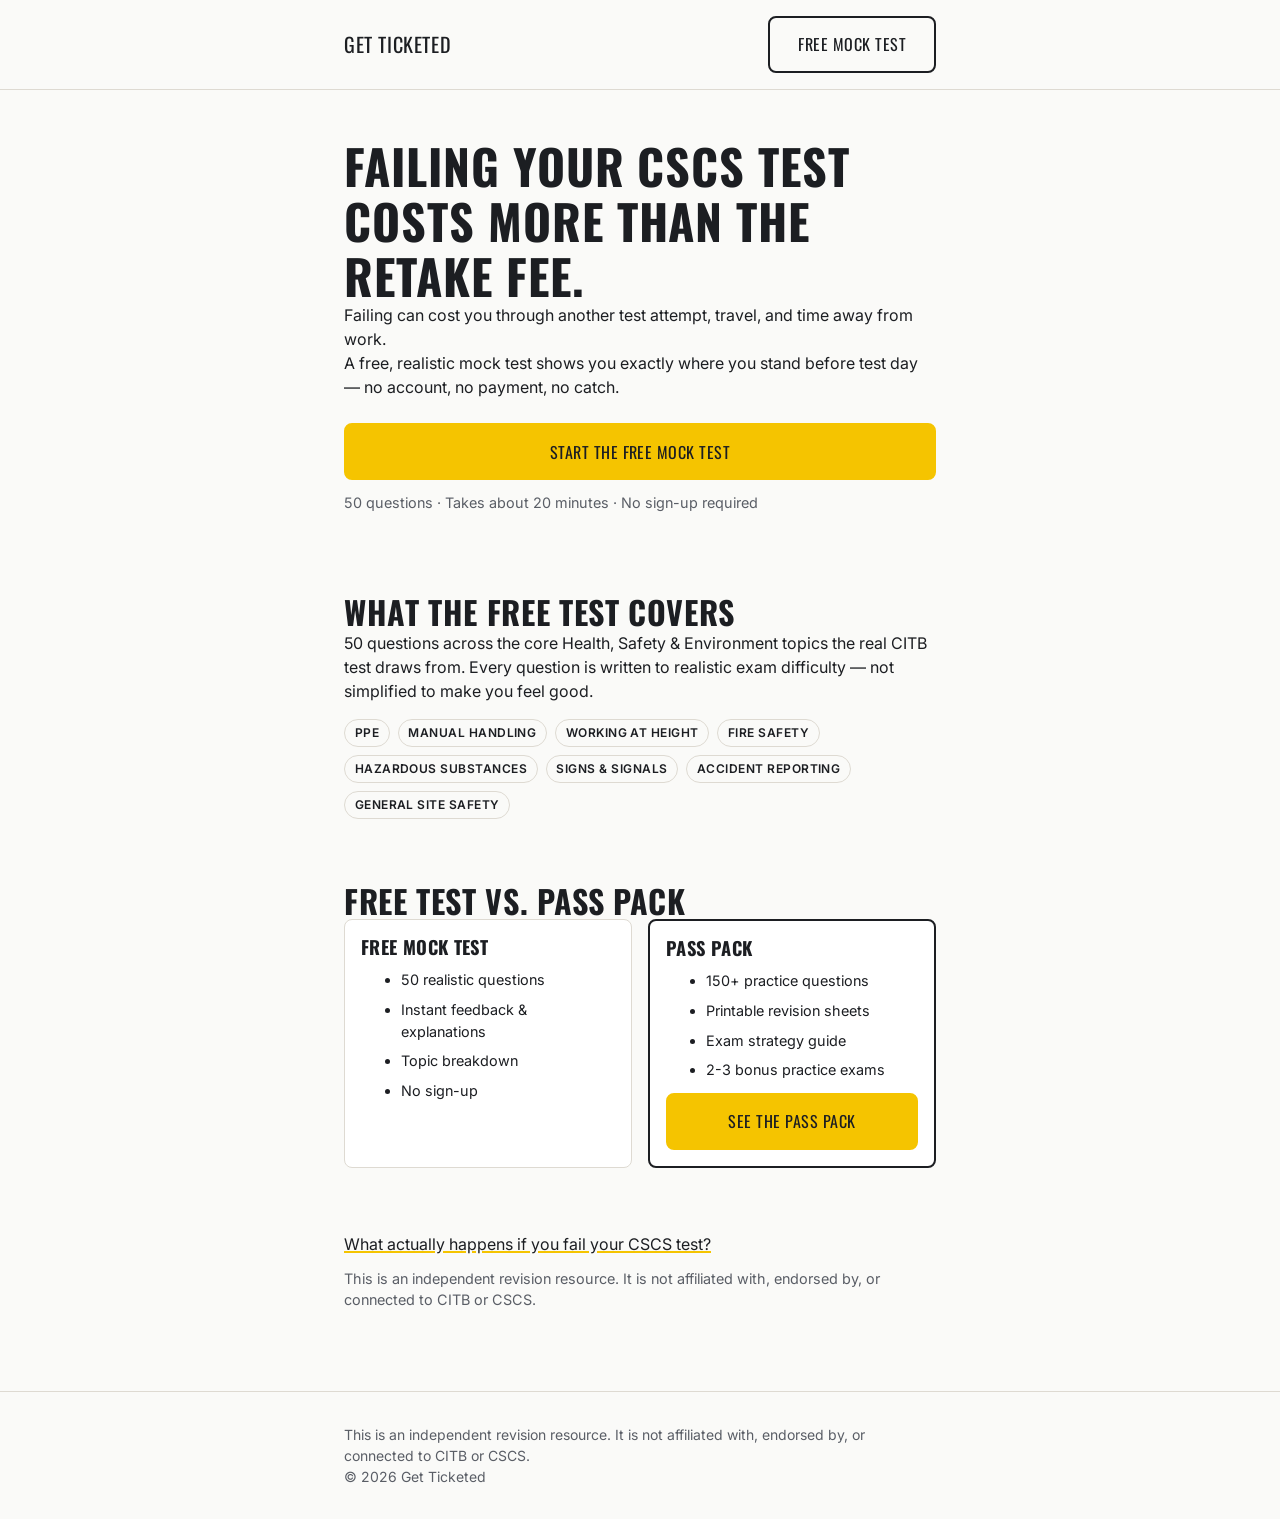
==== index.html @ 6ccb6b2b "Initial commit: Get Ticketed CSCS mock test site Static HTML/CSS/JS site with a 70-question rotating" ====
<!doctype html>
<html lang="en">
<head>
<meta charset="utf-8">
<meta name="viewport" content="width=device-width, initial-scale=1">
<title>Free CSCS Mock Test — 50 Real Questions | Get Ticketed</title>
<meta name="description" content="Take a free 50-question CSCS/CITB Health, Safety & Environment mock test. Realistic questions, instant feedback, no sign-up required.">
<link rel="canonical" href="/">
<link rel="preconnect" href="https://fonts.googleapis.com">
<link rel="preconnect" href="https://fonts.gstatic.com" crossorigin>
<link href="https://fonts.googleapis.com/css2?family=Oswald:wght@500;600;700&family=Inter:wght@400;500;600&display=swap" rel="stylesheet">
<link rel="stylesheet" href="/css/tokens.css">
<link rel="stylesheet" href="/css/base.css">
<link rel="stylesheet" href="/css/components.css">
</head>
<body>
<a class="skip-link" href="#main">Skip to content</a>

<header class="site-header">
  <div class="container site-header__inner">
    <a href="/" class="brand" data-brand-name>Get Ticketed</a>
    <nav aria-label="Primary">
      <a href="/cscs/mock-test.html" class="btn btn-secondary">Free Mock Test</a>
    </nav>
  </div>
</header>

<main id="main">
  <section class="section container hero">
    <h1>Failing your CSCS test costs more than the retake fee.</h1>
    <p data-cost-copy>Failing can cost you through another test attempt, travel, and time away from work.</p>
    <p>A free, realistic mock test shows you exactly where you stand before test day — no account, no payment, no catch.</p>
    <p style="margin-top: var(--space-5);">
      <a href="/cscs/mock-test.html" class="btn btn-primary btn-block">Start the Free Mock Test</a>
    </p>
    <p class="hero__meta" style="margin-top: var(--space-3); color: var(--color-muted); font-size: 0.9rem;">
      50 questions · Takes about 20 minutes · No sign-up required
    </p>
  </section>

  <section class="section section--tight container">
    <h2>What the free test covers</h2>
    <p style="margin-bottom: var(--space-4);">
      50 questions across the core Health, Safety &amp; Environment topics the real CITB test draws from.
      Every question is written to realistic exam difficulty — not simplified to make you feel good.
    </p>
    <div style="display:flex; flex-wrap:wrap; gap: var(--space-2);">
      <span class="pill">PPE</span>
      <span class="pill">Manual Handling</span>
      <span class="pill">Working at Height</span>
      <span class="pill">Fire Safety</span>
      <span class="pill">Hazardous Substances</span>
      <span class="pill">Signs &amp; Signals</span>
      <span class="pill">Accident Reporting</span>
      <span class="pill">General Site Safety</span>
    </div>
  </section>

  <section class="section section--tight container">
    <h2>Free test vs. Pass Pack</h2>
    <div class="compare">
      <div class="compare__col">
        <h3>Free Mock Test</h3>
        <ul>
          <li>50 realistic questions</li>
          <li>Instant feedback &amp; explanations</li>
          <li>Topic breakdown</li>
          <li>No sign-up</li>
        </ul>
      </div>
      <div class="compare__col compare__col--highlight">
        <h3>Pass Pack</h3>
        <ul>
          <li>150+ practice questions</li>
          <li>Printable revision sheets</li>
          <li>Exam strategy guide</li>
          <li>2-3 bonus practice exams</li>
        </ul>
        <p style="margin-top: var(--space-3);">
          <a href="/cscs/guide.html" class="btn btn-primary btn-block">See the Pass Pack</a>
        </p>
      </div>
    </div>
  </section>

  <section class="section section--tight container">
    <p>
      <a href="/cscs/what-happens-if-you-fail-your-cscs-test.html">What actually happens if you fail your CSCS test?</a>
    </p>
    <p style="color: var(--color-muted); font-size: 0.9rem; margin-top: var(--space-3);" data-disclaimer>
      This is an independent revision resource. It is not affiliated with, endorsed by, or connected to CITB or CSCS.
    </p>
  </section>
</main>

<footer class="site-footer">
  <div class="container">
    <p class="disclaimer" data-disclaimer>This is an independent revision resource. It is not affiliated with, endorsed by, or connected to CITB or CSCS.</p>
    <p>&copy; <span data-current-year>2026</span> <span data-brand-name>Get Ticketed</span></p>
  </div>
</footer>

<script src="/js/config.js"></script>
<script src="/js/site.js"></script>
</body>
</html>
---- css/tokens.css ----
/**
 * Design tokens: colours, type, spacing. Change values here to restyle
 * the whole site — no other CSS file should hardcode a colour or font.
 */
:root {
  /* Colours */
  --color-ink: #1c1e22;
  --color-bg: #fafaf8;
  --color-accent: #f5c400;
  --color-incorrect: #c0392b;
  --color-correct: #2e7d32;

  --color-surface: #ffffff;
  --color-border: #dedad2;
  --color-muted: #5a5e66;

  /* Text on the accent colour needs to stay dark for contrast */
  --color-on-accent: #1c1e22;
  --color-on-dark: #fafaf8;

  /* Type */
  --font-display: "Oswald", "Arial Narrow", sans-serif;
  --font-body: "Inter", -apple-system, BlinkMacSystemFont, "Segoe UI",
    Roboto, sans-serif;

  /* Spacing scale */
  --space-1: 0.25rem;
  --space-2: 0.5rem;
  --space-3: 0.75rem;
  --space-4: 1rem;
  --space-5: 1.5rem;
  --space-6: 2rem;
  --space-7: 3rem;
  --space-8: 4rem;

  /* Layout */
  --content-max: 40rem;
  --radius: 0.5rem;
  --focus-ring: 3px solid var(--color-ink);
}
---- css/base.css ----
/* Reset */
*,
*::before,
*::after {
  box-sizing: border-box;
}

html,
body,
h1,
h2,
h3,
p,
figure,
blockquote,
dl,
dd,
ul,
ol {
  margin: 0;
}

ul[class],
ol[class] {
  list-style: none;
  padding: 0;
}

img,
picture,
svg {
  display: block;
  max-width: 100%;
}

button,
input {
  font: inherit;
  color: inherit;
}

/* Base */
html {
  -webkit-text-size-adjust: 100%;
}

/* The [hidden] attribute must always win, even against classes like
   .btn-block that set their own `display`. Equal-specificity author
   rules can otherwise override the UA stylesheet's [hidden] rule. */
[hidden] {
  display: none !important;
}

body {
  background: var(--color-bg);
  color: var(--color-ink);
  font-family: var(--font-body);
  font-size: 1rem;
  line-height: 1.5;
  min-height: 100vh;
}

h1,
h2,
h3,
h4 {
  font-family: var(--font-display);
  text-transform: uppercase;
  letter-spacing: 0.02em;
  line-height: 1.15;
}

h1 {
  font-size: clamp(1.9rem, 5vw + 1rem, 3rem);
}

h2 {
  font-size: clamp(1.4rem, 3vw + 1rem, 2rem);
}

h3 {
  font-size: 1.15rem;
}

a {
  color: var(--color-ink);
}

a:not([class]) {
  color: var(--color-ink);
  text-decoration-color: var(--color-accent);
  text-decoration-thickness: 2px;
}

/* Visible focus state everywhere — never rely on the browser default
   being good enough across all elements. */
a:focus-visible,
button:focus-visible,
input:focus-visible,
[tabindex]:focus-visible {
  outline: var(--focus-ring);
  outline-offset: 2px;
}

/* Utility: visually hidden but available to screen readers */
.sr-only {
  position: absolute;
  width: 1px;
  height: 1px;
  padding: 0;
  margin: -1px;
  overflow: hidden;
  clip: rect(0, 0, 0, 0);
  white-space: nowrap;
  border: 0;
}

/* Skip link */
.skip-link {
  position: absolute;
  left: var(--space-4);
  top: -3rem;
  background: var(--color-accent);
  color: var(--color-on-accent);
  padding: var(--space-2) var(--space-4);
  border-radius: var(--radius);
  z-index: 100;
  transition: top 0.15s ease;
}

.skip-link:focus {
  top: var(--space-4);
}

.container {
  width: 100%;
  max-width: var(--content-max);
  margin-inline: auto;
  padding-inline: var(--space-5);
}

main {
  display: block;
}

.section {
  padding-block: var(--space-7);
}

.section--tight {
  padding-block: var(--space-6);
}
---- css/components.css ----
/* Header */
.site-header {
  border-bottom: 1px solid var(--color-border);
}

.site-header__inner {
  display: flex;
  align-items: center;
  justify-content: space-between;
  gap: var(--space-3);
  padding-block: var(--space-4);
}

.brand {
  font-family: var(--font-display);
  text-transform: uppercase;
  letter-spacing: 0.03em;
  font-size: 1.25rem;
  text-decoration: none;
  white-space: nowrap;
}

@media (max-width: 22.5rem) {
  .brand {
    font-size: 1rem;
  }

  .site-header__inner .btn {
    padding: 0.6rem 0.9rem;
    font-size: 0.8rem;
    min-height: 44px;
  }
}

/* Footer */
.site-footer {
  border-top: 1px solid var(--color-border);
  padding-block: var(--space-6);
  margin-top: var(--space-7);
}

.site-footer p {
  color: var(--color-muted);
  font-size: 0.875rem;
}

.site-footer .disclaimer {
  max-width: 38rem;
}

/* Buttons */
.btn {
  display: inline-flex;
  align-items: center;
  justify-content: center;
  gap: var(--space-2);
  font-family: var(--font-display);
  text-transform: uppercase;
  letter-spacing: 0.03em;
  font-size: 1rem;
  text-decoration: none;
  border: 2px solid var(--color-ink);
  border-radius: var(--radius);
  padding: 0.9rem 1.75rem;
  cursor: pointer;
  min-height: 48px;
  white-space: nowrap;
  transition: transform 0.1s ease, background-color 0.15s ease;
}

.btn:active {
  transform: translateY(1px);
}

.btn-primary {
  background: var(--color-accent);
  color: var(--color-on-accent);
  border-color: var(--color-accent);
}

.btn-primary:hover {
  background: #ffd633;
}

.btn-secondary {
  background: transparent;
  color: var(--color-ink);
}

.btn-secondary:hover {
  background: rgba(28, 30, 34, 0.05);
}

.btn-block {
  display: flex;
  width: 100%;
  white-space: normal;
}

/* Cards */
.card {
  background: var(--color-surface);
  border: 1px solid var(--color-border);
  border-radius: var(--radius);
  padding: var(--space-5);
}

/* Topic pill / tag */
.pill {
  display: inline-block;
  font-size: 0.75rem;
  text-transform: uppercase;
  letter-spacing: 0.04em;
  font-weight: 600;
  padding: 0.25rem 0.6rem;
  border-radius: 999px;
  background: var(--color-bg);
  border: 1px solid var(--color-border);
}

/* Progress bar (quiz) */
.progress {
  display: flex;
  flex-direction: column;
  gap: var(--space-2);
  margin-bottom: var(--space-5);
}

.progress__track {
  height: 8px;
  border-radius: 999px;
  background: var(--color-border);
  overflow: hidden;
}

.progress__fill {
  height: 100%;
  background: var(--color-accent);
  transition: width 0.2s ease;
}

.progress__label {
  font-size: 0.875rem;
  color: var(--color-muted);
}

/* Question card */
.question-card__topic {
  margin-bottom: var(--space-3);
}

.question-card__text {
  font-size: 1.25rem;
  margin-bottom: var(--space-5);
}

.options {
  display: flex;
  flex-direction: column;
  gap: var(--space-3);
}

.option {
  display: flex;
  align-items: flex-start;
  gap: var(--space-3);
  width: 100%;
  text-align: left;
  background: var(--color-surface);
  border: 2px solid var(--color-border);
  border-radius: var(--radius);
  padding: var(--space-4);
  font-size: 1rem;
  cursor: pointer;
  min-height: 48px;
}

.option:hover:not(:disabled) {
  border-color: var(--color-ink);
}

.option:disabled {
  cursor: default;
}

.option__marker {
  flex: none;
  width: 1.5rem;
  height: 1.5rem;
  border-radius: 50%;
  border: 2px solid var(--color-border);
  display: flex;
  align-items: center;
  justify-content: center;
  font-size: 0.8rem;
  font-weight: 700;
}

/* Answer states never rely on colour alone — icon/text plus colour */
.option.is-correct {
  border-color: var(--color-correct);
  background: #eaf4ea;
}

.option.is-correct .option__marker {
  border-color: var(--color-correct);
  background: var(--color-correct);
  color: #fff;
}

.option.is-incorrect {
  border-color: var(--color-incorrect);
  background: #fbeae8;
}

.option.is-incorrect .option__marker {
  border-color: var(--color-incorrect);
  background: var(--color-incorrect);
  color: #fff;
}

/* Feedback panel */
.feedback {
  margin-top: var(--space-5);
  padding: var(--space-4);
  border-radius: var(--radius);
  border: 2px solid var(--color-border);
}

.feedback[data-result="correct"] {
  border-color: var(--color-correct);
  background: #eaf4ea;
}

.feedback[data-result="incorrect"] {
  border-color: var(--color-incorrect);
  background: #fbeae8;
}

.feedback__heading {
  font-family: var(--font-display);
  text-transform: uppercase;
  letter-spacing: 0.02em;
  font-size: 1.05rem;
  margin-bottom: var(--space-2);
}

.feedback__source {
  display: block;
  margin-top: var(--space-3);
  font-size: 0.8rem;
  color: var(--color-muted);
}

/* Score summary (results) */
.score-summary {
  text-align: center;
  padding: var(--space-6) var(--space-5);
  background: var(--color-ink);
  color: var(--color-on-dark);
  border-radius: var(--radius);
}

.score-summary__figure {
  font-family: var(--font-display);
  font-size: clamp(2.5rem, 12vw, 4rem);
  line-height: 1;
}

.score-summary__label {
  margin-top: var(--space-2);
  color: #c7c9cd;
}

.score-summary__pass-status {
  display: inline-block;
  margin-top: var(--space-4);
  padding: 0.4rem 1rem;
  border-radius: 999px;
  font-size: 0.85rem;
  font-weight: 600;
  color: #fff;
}

.score-summary__pass-status[data-pass="true"] {
  background: var(--color-correct);
}

.score-summary__pass-status[data-pass="false"] {
  background: var(--color-incorrect);
}

/* Topic breakdown lists */
.topic-list {
  display: flex;
  flex-direction: column;
  gap: var(--space-2);
}

.topic-list__item {
  display: flex;
  align-items: center;
  justify-content: space-between;
  padding: var(--space-3) var(--space-4);
  border: 1px solid var(--color-border);
  border-radius: var(--radius);
  background: var(--color-surface);
}

/* Readiness message box */
.readiness-box {
  border-left: 4px solid var(--color-accent);
  padding: var(--space-4);
  background: var(--color-surface);
  border-radius: var(--radius);
}

.readiness-box p + p {
  margin-top: var(--space-2);
}

/* Pass Pack pitch */
.pitch {
  background: var(--color-surface);
  border: 2px solid var(--color-ink);
  border-radius: var(--radius);
  padding: var(--space-5);
}

.pitch__price {
  font-family: var(--font-display);
  font-size: 1.5rem;
}

.pitch__cost-note {
  font-size: 0.875rem;
  color: var(--color-muted);
}

.feature-list {
  display: flex;
  flex-direction: column;
  gap: var(--space-2);
}

.feature-list li {
  display: flex;
  align-items: flex-start;
  gap: var(--space-2);
}

.feature-list li::before {
  content: "✓";
  color: var(--color-correct);
  font-weight: 700;
  flex: none;
}

/* Email capture form */
.email-capture {
  display: flex;
  flex-direction: column;
  gap: var(--space-3);
}

.field-label {
  font-weight: 600;
  font-size: 0.9rem;
}

.field-input {
  width: 100%;
  padding: 0.85rem var(--space-4);
  border: 2px solid var(--color-border);
  border-radius: var(--radius);
  background: var(--color-surface);
  font-size: 1rem;
  min-height: 48px;
}

.field-input:focus-visible {
  outline: var(--focus-ring);
  outline-offset: 1px;
  border-color: var(--color-ink);
}

.form-confirmation {
  padding: var(--space-4);
  border-radius: var(--radius);
  background: #eaf4ea;
  border: 2px solid var(--color-correct);
}

/* Error / retry states */
.state-message {
  text-align: center;
  padding: var(--space-6) var(--space-4);
}

.state-message p {
  margin-bottom: var(--space-4);
  color: var(--color-muted);
}

/* Comparison table (landing page) */
.compare {
  display: grid;
  grid-template-columns: 1fr 1fr;
  gap: var(--space-4);
}

.compare__col {
  border: 1px solid var(--color-border);
  border-radius: var(--radius);
  padding: var(--space-4);
  background: var(--color-surface);
}

.compare__col--highlight {
  border-color: var(--color-ink);
  border-width: 2px;
}

.compare__col h3 {
  margin-bottom: var(--space-3);
}

.compare__col ul {
  display: flex;
  flex-direction: column;
  gap: var(--space-2);
  font-size: 0.9rem;
}

@media (max-width: 30rem) {
  .compare {
    grid-template-columns: 1fr;
  }
}

/* Pass Pack preview: sample topic summary sheet */
.summary-sheet {
  border: 1px solid var(--color-border);
  border-radius: var(--radius);
  background: var(--color-surface);
  overflow: hidden;
}

.summary-sheet__header {
  background: var(--color-ink);
  color: var(--color-on-dark);
  padding: var(--space-3) var(--space-4);
}

.summary-sheet__title {
  font-family: var(--font-display);
  text-transform: uppercase;
  letter-spacing: 0.02em;
  font-size: 1rem;
}

.summary-sheet__body {
  padding: var(--space-4);
}

.summary-sheet__body ul {
  display: flex;
  flex-direction: column;
  gap: var(--space-2);
}

.summary-sheet__body li {
  padding-left: var(--space-4);
  position: relative;
}

.summary-sheet__body li::before {
  content: "";
  position: absolute;
  left: 0;
  top: 0.6em;
  width: 6px;
  height: 6px;
  background: var(--color-accent);
  border-radius: 50%;
}

/* Pass Pack preview: sample interactive question */
.sample-question {
  border: 1px solid var(--color-border);
  border-radius: var(--radius);
  background: var(--color-surface);
  padding: var(--space-4);
}

.sample-question__options {
  display: flex;
  flex-direction: column;
  gap: var(--space-2);
  margin-top: var(--space-3);
  list-style: none;
  padding: 0;
}

.sample-question__options li {
  border: 1px solid var(--color-border);
  border-radius: var(--radius);
  padding: var(--space-3) var(--space-4);
  font-size: 0.95rem;
}

.sample-question details {
  margin-top: var(--space-4);
}

.sample-question summary {
  cursor: pointer;
  font-family: var(--font-display);
  text-transform: uppercase;
  letter-spacing: 0.02em;
  font-size: 0.9rem;
  color: var(--color-ink);
  padding: var(--space-2) 0;
}

.sample-question summary:focus-visible {
  outline: var(--focus-ring);
  outline-offset: 2px;
}

.sample-question__answer {
  margin-top: var(--space-3);
  padding: var(--space-4);
  border-radius: var(--radius);
  background: #eaf4ea;
  border: 2px solid var(--color-correct);
}

.preview-note {
  font-size: 0.8rem;
  color: var(--color-muted);
  margin-top: var(--space-2);
}
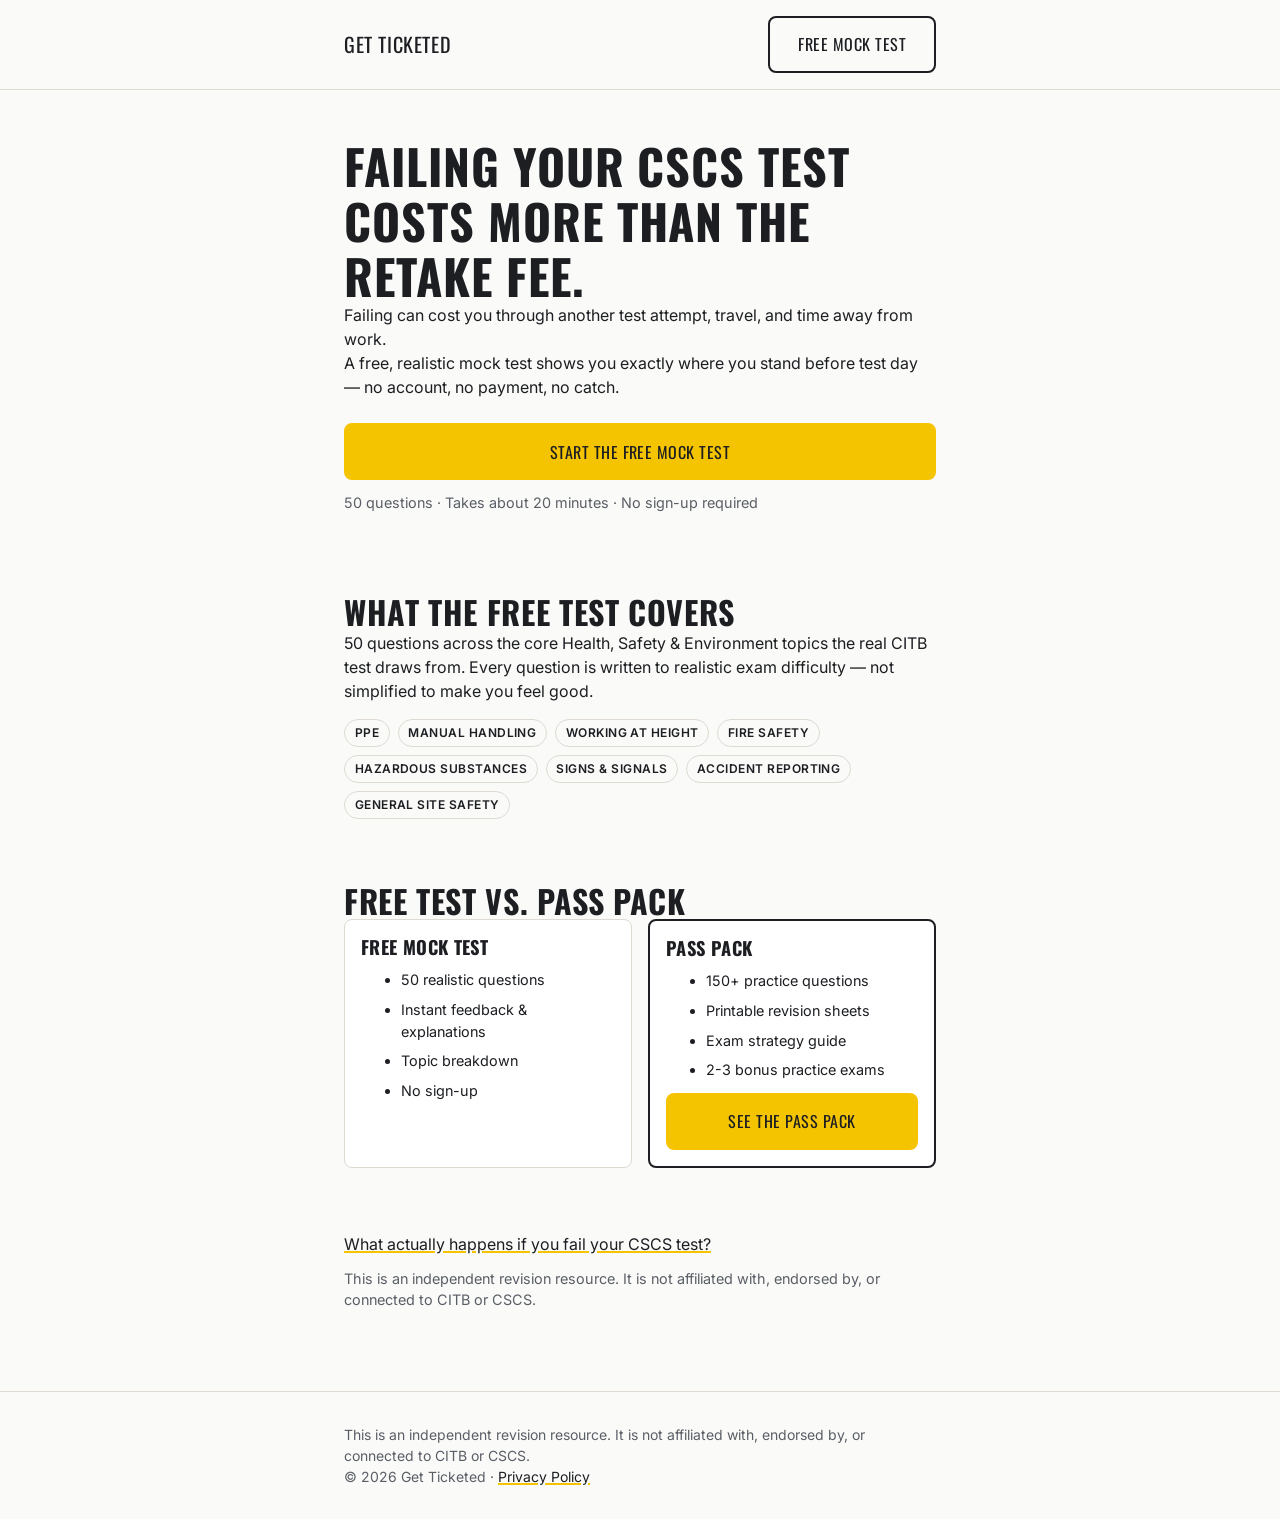
==== commit f863d066: "Add Mailchimp email capture and privacy policy Wires the results-page email form to Mailchimp via a " ====
--- a/index.html
+++ b/index.html
@@ -96,7 +96,7 @@
 <footer class="site-footer">
   <div class="container">
     <p class="disclaimer" data-disclaimer>This is an independent revision resource. It is not affiliated with, endorsed by, or connected to CITB or CSCS.</p>
-    <p>&copy; <span data-current-year>2026</span> <span data-brand-name>Get Ticketed</span></p>
+    <p>&copy; <span data-current-year>2026</span> <span data-brand-name>Get Ticketed</span> &middot; <a href="/privacy.html">Privacy Policy</a></p>
   </div>
 </footer>
 
--- a/css/components.css
+++ b/css/components.css
@@ -384,6 +384,32 @@
   border-color: var(--color-ink);
 }
 
+.consent-label {
+  display: flex;
+  align-items: flex-start;
+  gap: var(--space-2);
+  font-size: 0.85rem;
+  color: var(--color-muted);
+  cursor: pointer;
+}
+
+.consent-label input[type="checkbox"] {
+  flex: none;
+  width: 1.25rem;
+  height: 1.25rem;
+  margin-top: 0.1rem;
+  accent-color: var(--color-ink);
+}
+
+.consent-label a {
+  color: var(--color-ink);
+}
+
+.consent-label input[type="checkbox"]:focus-visible {
+  outline: var(--focus-ring);
+  outline-offset: 2px;
+}
+
 .form-confirmation {
   padding: var(--space-4);
   border-radius: var(--radius);
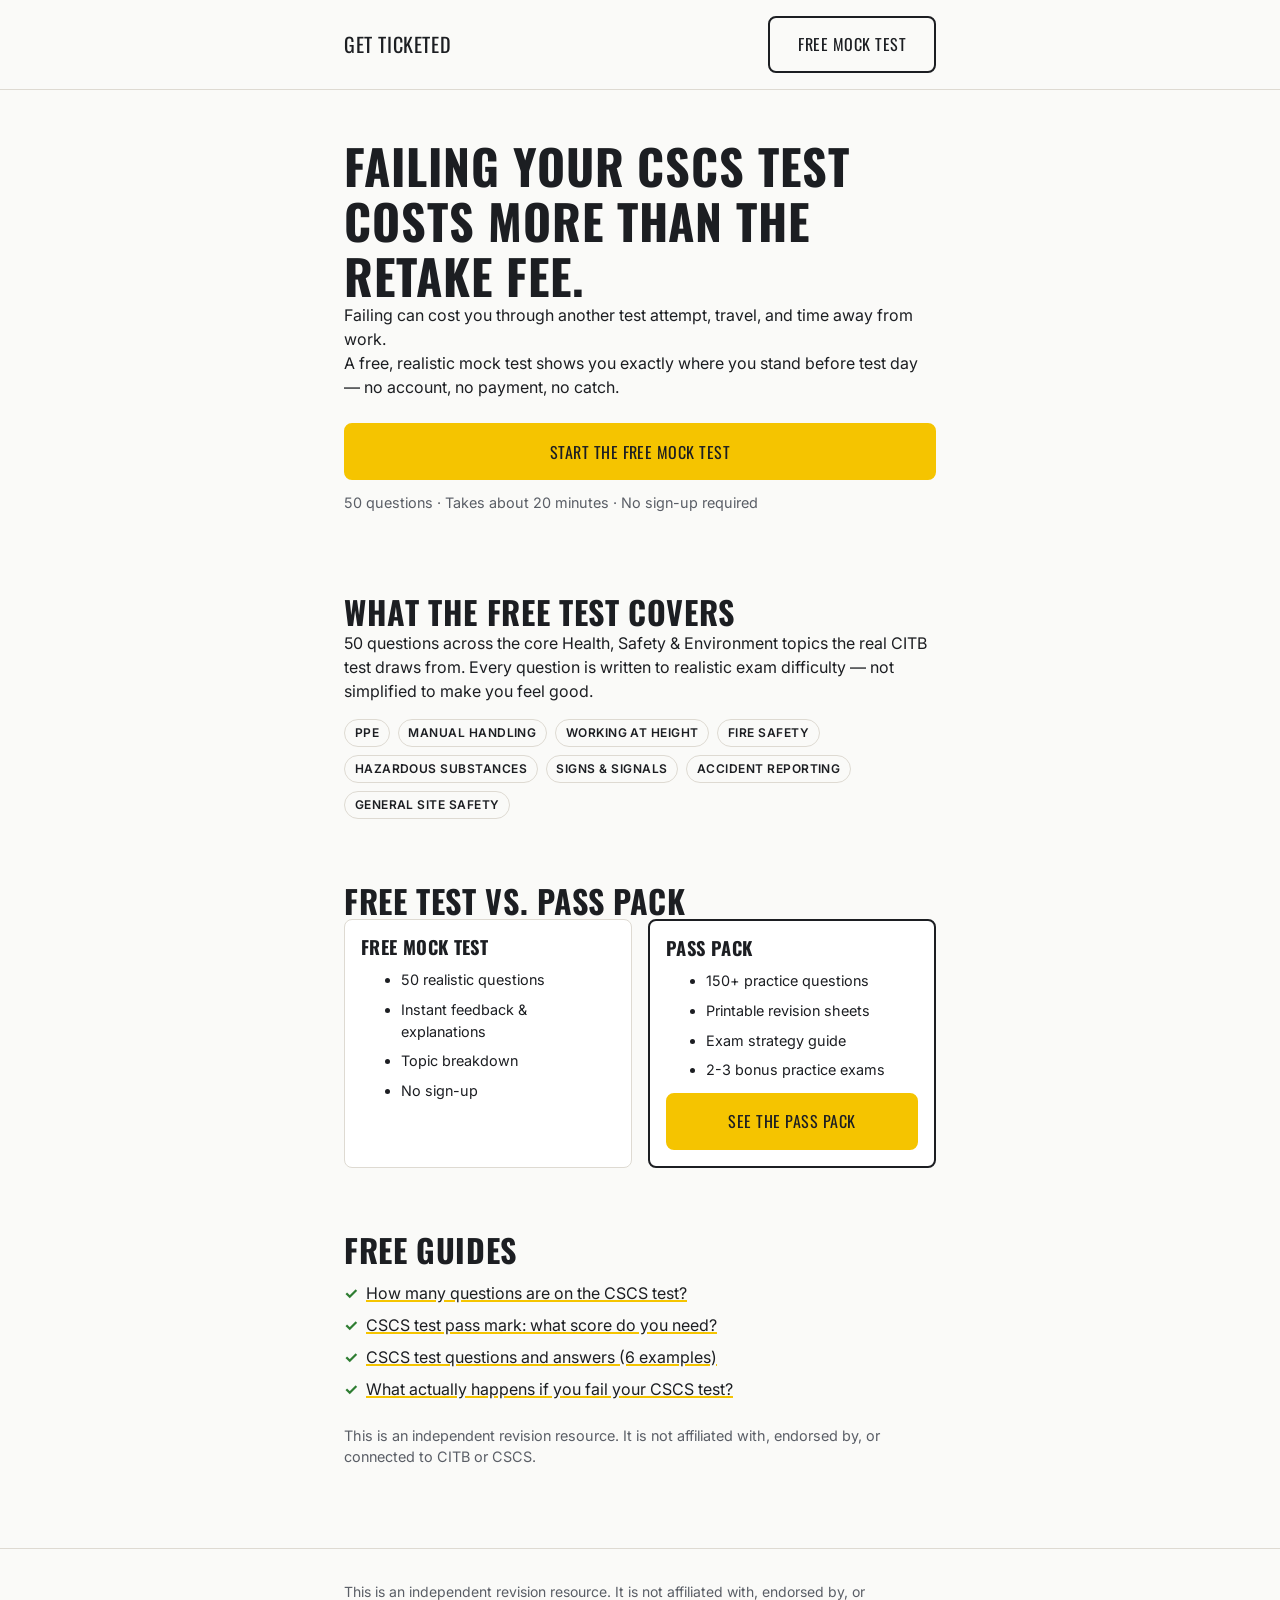
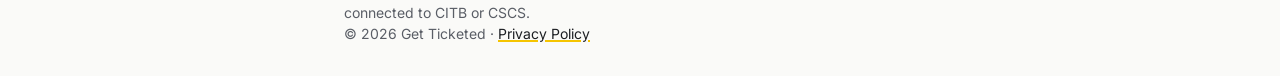
==== commit bbff6ef9: "Add 3 new SEO landing pages targeting CSCS test search queries New pages: how many questions on the " ====
--- a/index.html
+++ b/index.html
@@ -6,6 +6,15 @@
 <title>Free CSCS Mock Test — 50 Real Questions | Get Ticketed</title>
 <meta name="description" content="Take a free 50-question CSCS/CITB Health, Safety & Environment mock test. Realistic questions, instant feedback, no sign-up required.">
 <link rel="canonical" href="/">
+<meta property="og:type" content="website">
+<meta property="og:url" content="https://getticketed.uk/">
+<meta property="og:title" content="Free CSCS Mock Test — 50 Real Questions | Get Ticketed">
+<meta property="og:description" content="Take a free 50-question CSCS/CITB Health, Safety & Environment mock test. Realistic questions, instant feedback, no sign-up required.">
+<meta property="og:image" content="https://getticketed.uk/images/og-cover.jpg">
+<meta name="twitter:card" content="summary_large_image">
+<meta name="twitter:title" content="Free CSCS Mock Test — 50 Real Questions | Get Ticketed">
+<meta name="twitter:description" content="Take a free 50-question CSCS/CITB Health, Safety & Environment mock test. Realistic questions, instant feedback, no sign-up required.">
+<meta name="twitter:image" content="https://getticketed.uk/images/og-cover.jpg">
 <link rel="preconnect" href="https://fonts.googleapis.com">
 <link rel="preconnect" href="https://fonts.gstatic.com" crossorigin>
 <link href="https://fonts.googleapis.com/css2?family=Oswald:wght@500;600;700&family=Inter:wght@400;500;600&display=swap" rel="stylesheet">
@@ -84,10 +93,14 @@
   </section>
 
   <section class="section section--tight container">
-    <p>
-      <a href="/cscs/what-happens-if-you-fail-your-cscs-test.html">What actually happens if you fail your CSCS test?</a>
-    </p>
-    <p style="color: var(--color-muted); font-size: 0.9rem; margin-top: var(--space-3);" data-disclaimer>
+    <h2>Free guides</h2>
+    <ul class="feature-list" style="margin-top: var(--space-3);">
+      <li><a href="/cscs/how-many-questions-cscs-test.html">How many questions are on the CSCS test?</a></li>
+      <li><a href="/cscs/cscs-test-pass-mark.html">CSCS test pass mark: what score do you need?</a></li>
+      <li><a href="/cscs/cscs-test-questions-and-answers.html">CSCS test questions and answers (6 examples)</a></li>
+      <li><a href="/cscs/what-happens-if-you-fail-your-cscs-test.html">What actually happens if you fail your CSCS test?</a></li>
+    </ul>
+    <p style="color: var(--color-muted); font-size: 0.9rem; margin-top: var(--space-5);" data-disclaimer>
       This is an independent revision resource. It is not affiliated with, endorsed by, or connected to CITB or CSCS.
     </p>
   </section>
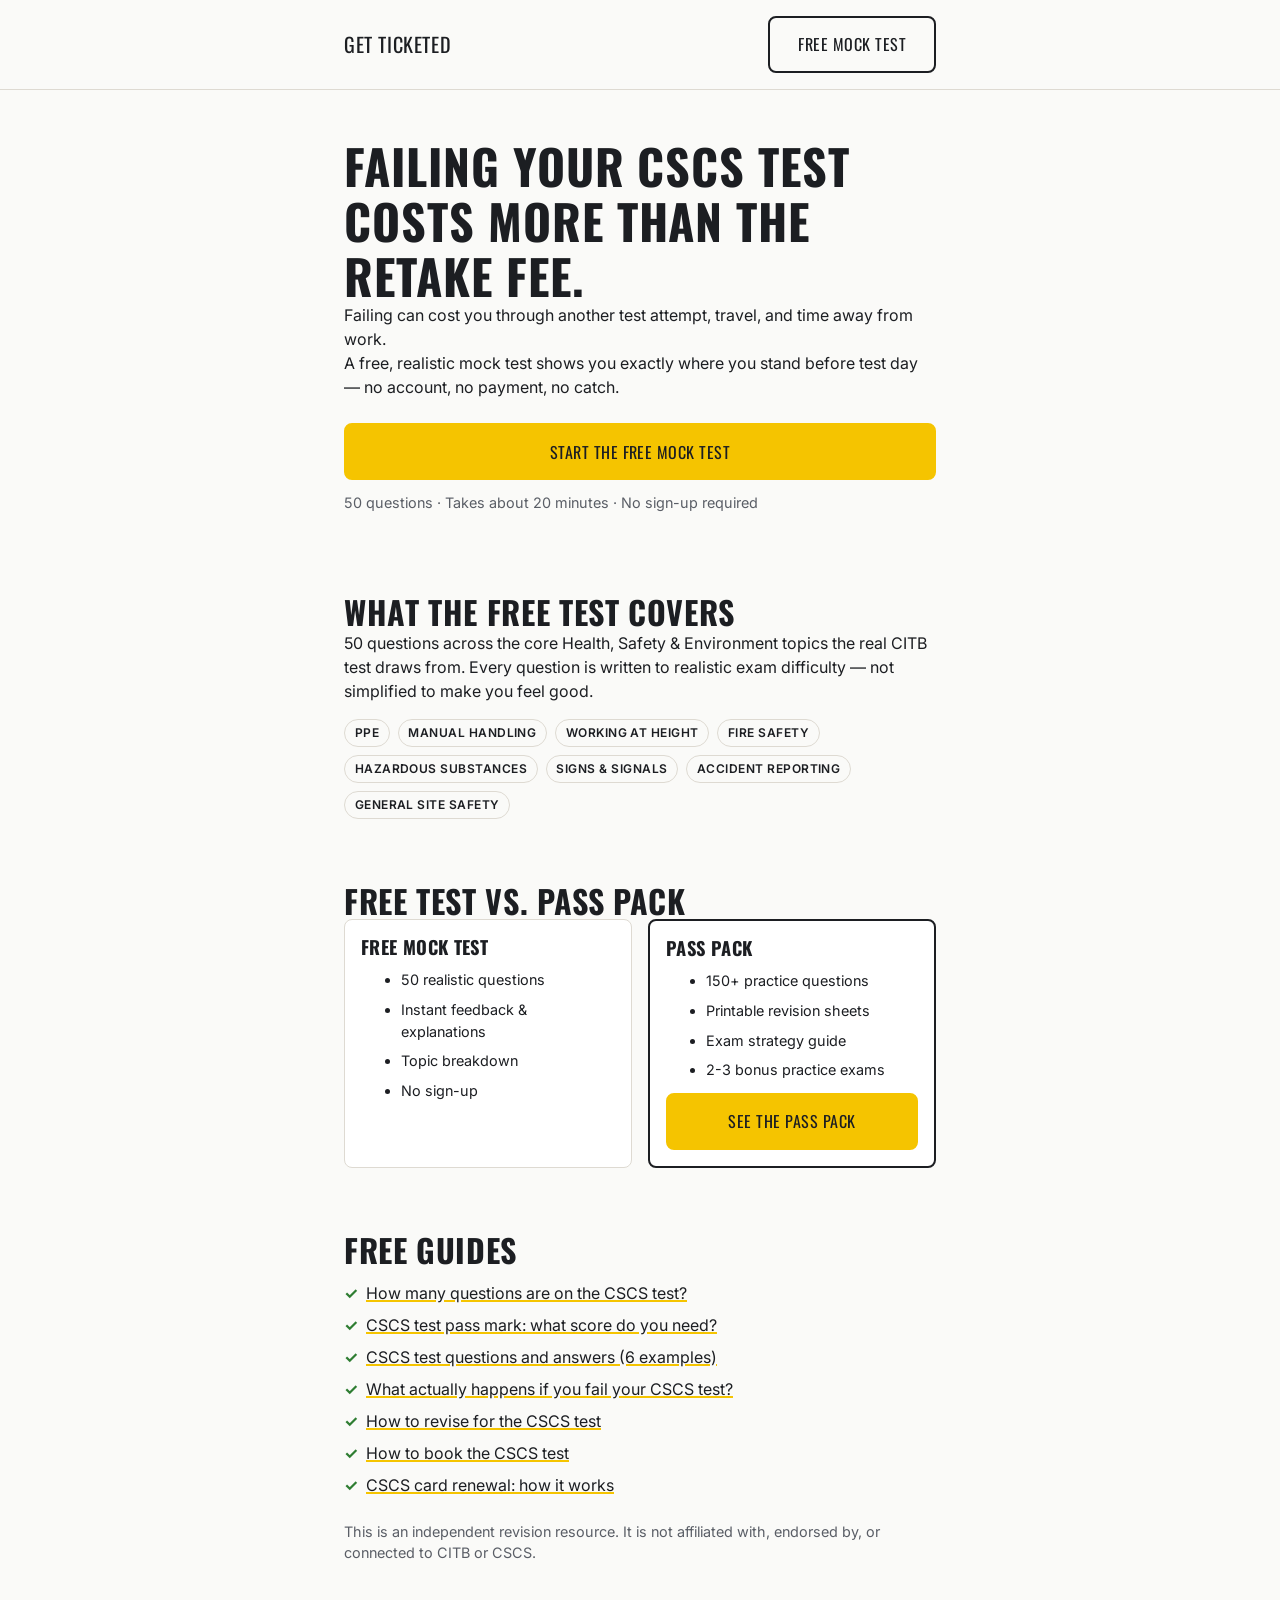
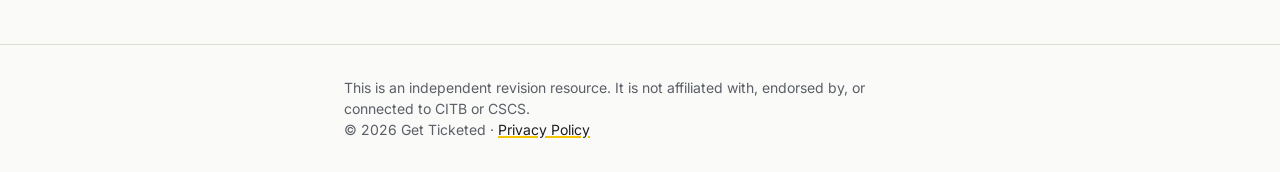
==== commit cf7d72d4: "Add 3 more SEO landing pages: revision tips, booking, card renewal New pages: how to revise for the " ====
--- a/index.html
+++ b/index.html
@@ -99,6 +99,9 @@
       <li><a href="/cscs/cscs-test-pass-mark.html">CSCS test pass mark: what score do you need?</a></li>
       <li><a href="/cscs/cscs-test-questions-and-answers.html">CSCS test questions and answers (6 examples)</a></li>
       <li><a href="/cscs/what-happens-if-you-fail-your-cscs-test.html">What actually happens if you fail your CSCS test?</a></li>
+      <li><a href="/cscs/how-to-revise-for-cscs-test.html">How to revise for the CSCS test</a></li>
+      <li><a href="/cscs/how-to-book-cscs-test.html">How to book the CSCS test</a></li>
+      <li><a href="/cscs/cscs-card-renewal.html">CSCS card renewal: how it works</a></li>
     </ul>
     <p style="color: var(--color-muted); font-size: 0.9rem; margin-top: var(--space-5);" data-disclaimer>
       This is an independent revision resource. It is not affiliated with, endorsed by, or connected to CITB or CSCS.
